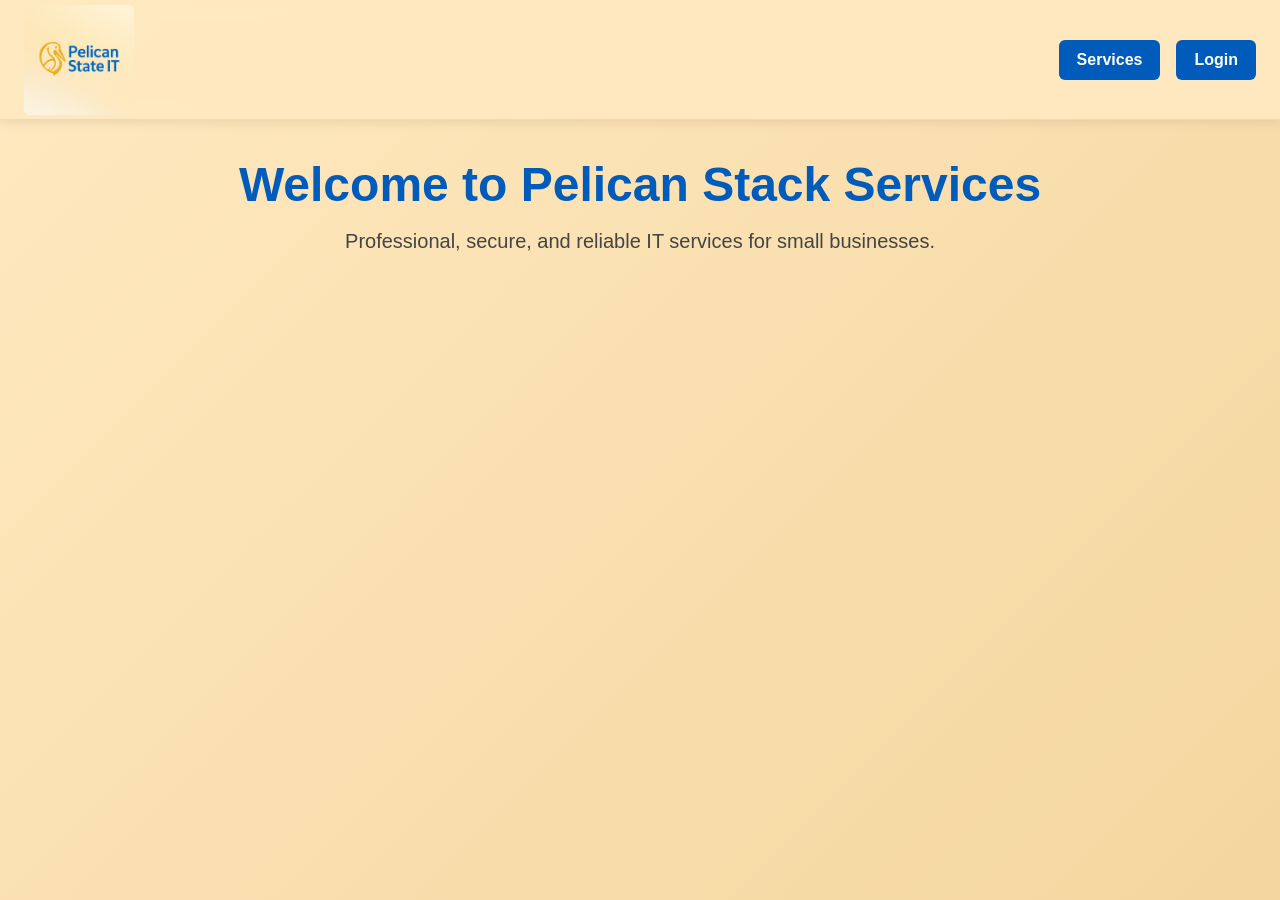
==== index.html @ 39a95cd7 "first commit" ====
<!doctype html>
<html lang="en">
  <head>
    <meta charset="UTF-8" />
    <meta name="viewport" content="width=device-width, initial-scale=1.0" />
    <title>Pelican State IT</title>

    <link
      href="https://cdn.jsdelivr.net/npm/bootstrap@5.3.3/dist/css/bootstrap.min.css"
      rel="stylesheet"
    />
    <link rel="stylesheet" href="./styles.css" />
  </head>

  <body id="page-bg">
    <!-- NAVIGATION (must be inside body!) -->
    <nav class="navbar d-flex align-items-center justify-content-between px-4">
      <div id="logo-container">
        <img src="./assets/pelican-light.png" alt="Pelican State IT Logo" />
      </div>

      <div class="d-flex align-items-center gap-3">
        <button
          class="btn-brand btn-accent-brand"
          onclick="location.href = '/services'"
        >
          Services
        </button>

        <button
          class="btn-brand btn-accent-brand"
          onclick="location.href = '/login'"
        >
          Login
        </button>
      </div>
    </nav>

    <section class="hero-section">
      <div class="container text-center py-1">
        <h1 class="hero-title">Welcome to Pelican Stack Services</h1>
        <p class="hero-subtitle">
          Professional, secure, and reliable IT services for small businesses.
        </p>
      </div>
    </section>
  </body>
</html>
---- styles.css ----
/* Reset margin and padding for full viewport stickiness */
html,
body {
  margin: 0;
  padding: 0;
  height: 100%;
  font-family: 'Inter', sans-serif;
}

/* Root variables */
:root {
  --brand-blue: #005bbb;
  --brand-gold: #d9a441;
  --brand-bg-gradient: linear-gradient(135deg, #ffe9c0, #f4d69f);
  --text-dark: #1b1b1b;
}

/* Page background */
#page-bg {
  background: var(--brand-bg-gradient);
  min-height: 100vh;
  color: var(--text-dark);
  padding-top: 0;
}

/* Navbar */
.navbar {
  background: rgba(255, 233, 192, 0.92); /* perfect match to your gradient */
  backdrop-filter: blur(8px);
  height: 120px;

  display: flex;
  align-items: center;
  justify-content: space-between;
  padding: 0 1.5rem;
  position: sticky;
  top: 0;
  z-index: 1000;

  border-bottom: 1px solid rgba(217, 164, 65, 0.25);
  box-shadow: 0 3px 10px rgba(0, 0, 0, 0.08);
}

#logo-container {
  width: 80;
  height: 110px;
  padding: 0; /* PNG already has its own padding */

  background: rgba(255, 233, 192, 0.92);
  border: none;
  box-shadow: none;
  border-radius: 10px;
  max-width: 100%;
  max-height: 100%;
  display: flex;
  align-items: center;
  justify-content: center;
}

#logo-container:hover {
  transform: translateY(-1px); /* tiny lift effect */
}
/* Make logo fill container */
#logo-container img {
  max-width: 100%;
  max-height: 100%;
  object-fit: contain;
  border-radius: 5px; /* important */
  cursor: pointer;
}
/* Buttons */
.btn-brand {
  padding: 8px 18px;
  font-weight: 600;
  border-radius: 6px;
  transition: 0.25s ease-in-out;
  border: none;
  cursor: pointer;
}

.btn-accent-brand {
  background: var(--brand-blue);
  color: white;
}

.btn-accent-brand:hover {
  background: #004a99;
  transform: translateY(-2px);
}

/* Hero Section */
.hero-section {
  text-align: center;
  padding: 2rem 1rem;
}

.hero-title {
  font-size: 3rem;
  font-weight: 700;
  color: var(--brand-blue);
}

.hero-subtitle {
  font-size: 1.25rem;
  margin-top: 12px;
  color: #444;
  max-width: 700px;
  margin-left: auto;
  margin-right: auto;
}

/* Responsive tweaks */
@media (max-width: 768px) {
  #logo-container {
    width: 120px;
    height: 120px;
    padding: 10px;
  }
  #page-bg {
    padding-top: 0;
  }
  .hero-title {
    font-size: 2.3rem;
  }
  .btn-brand {
    padding: 7px 16px;
    font-size: 0.9rem;
  }
}
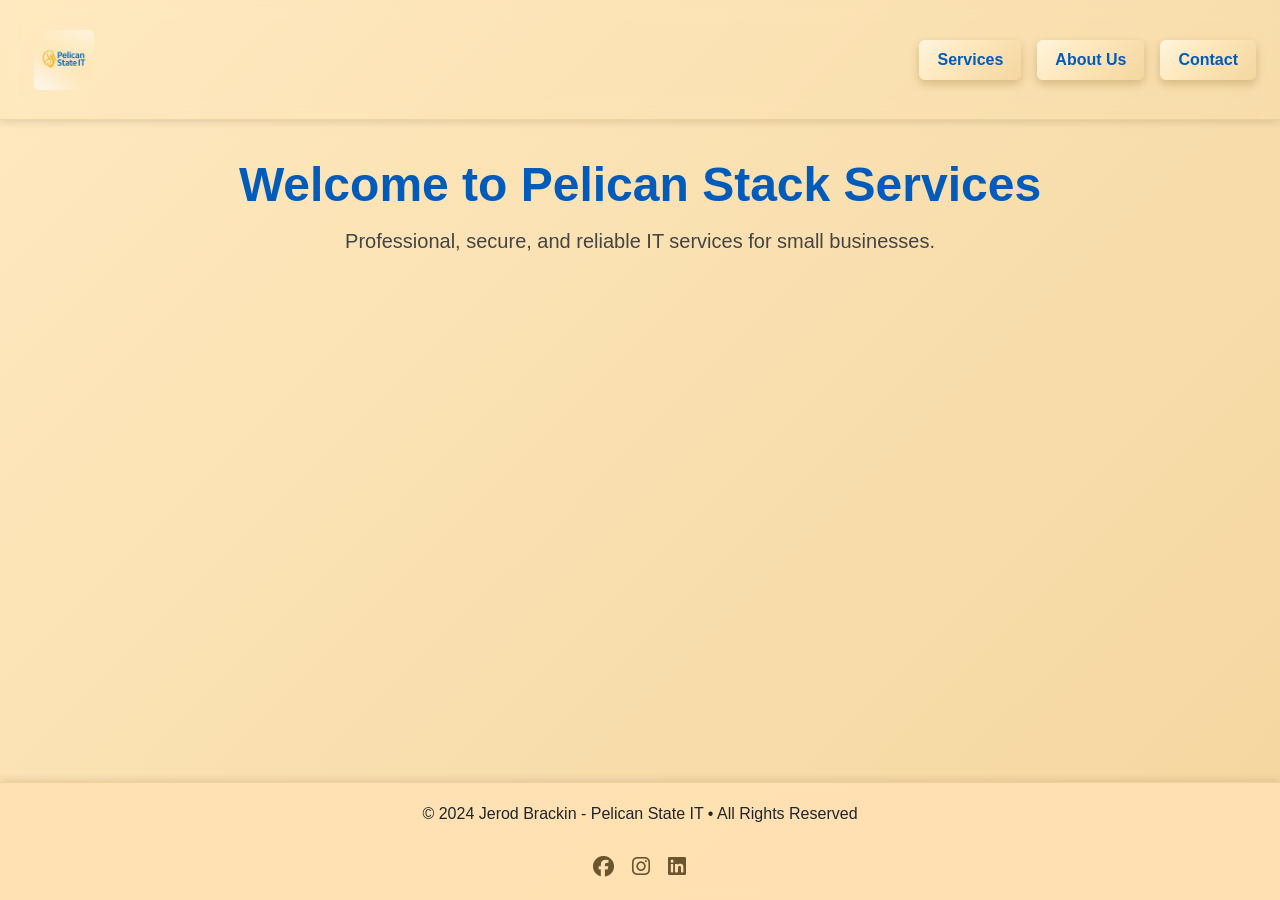
==== commit e802e0a4: "getting logo the way I want" ====
--- a/index.html
+++ b/index.html
@@ -9,40 +9,65 @@
       href="https://cdn.jsdelivr.net/npm/bootstrap@5.3.3/dist/css/bootstrap.min.css"
       rel="stylesheet"
     />
-    <link rel="stylesheet" href="./styles.css" />
+    <link
+      rel="stylesheet"
+      href="https://cdnjs.cloudflare.com/ajax/libs/font-awesome/6.5.0/css/all.min.css"
+    />
+    <link rel="stylesheet" href="./style.css" />
   </head>
 
-  <body id="page-bg">
-    <!-- NAVIGATION (must be inside body!) -->
-    <nav class="navbar d-flex align-items-center justify-content-between px-4">
-      <div id="logo-container">
-        <img src="./assets/pelican-light.png" alt="Pelican State IT Logo" />
+  <body>
+    <div id="page-bg">
+      <!-- NAVIGATION (must be inside body!) -->
+      <nav
+        class="navbar d-flex align-items-center justify-content-between px-4"
+      >
+        <div id="logo-container">
+          <img src="./assets/pelican-light.png" alt="Pelican State IT Logo" />
+        </div>
+
+        <div class="d-flex align-items-center gap-3">
+          <button
+            class="btn-brand btn-accent-brand"
+            onclick="location.href = '/services.html'"
+          >
+            Services
+          </button>
+
+          <button
+            class="btn-brand btn-accent-brand"
+            onclick="location.href = '/about-us.html'"
+          >
+            About Us
+          </button>
+          <button
+            class="btn-brand btn-accent-brand"
+            onclick="location.href = '/contact.html'"
+          >
+            Contact
+          </button>
+        </div>
+      </nav>
+
+      <section class="hero-section">
+        <div class="container text-center py-1">
+          <h1 class="hero-title">Welcome to Pelican Stack Services</h1>
+          <p class="hero-subtitle">
+            Professional, secure, and reliable IT services for small businesses.
+          </p>
+        </div>
+      </section>
+    </div>
+    <footer class="site-footer">
+      <div class="footer-content">
+        <p>© 2024 Jerod Brackin - Pelican State IT • All Rights Reserved</p>
+
+        <div class="footer-socials">
+          <a href="#"><i class="fab fa-facebook"></i></a>
+          <a href="#"><i class="fab fa-instagram"></i></a>
+          <a href="#"><i class="fab fa-linkedin"></i></a>
+        </div>
       </div>
-
-      <div class="d-flex align-items-center gap-3">
-        <button
-          class="btn-brand btn-accent-brand"
-          onclick="location.href = '/services'"
-        >
-          Services
-        </button>
-
-        <button
-          class="btn-brand btn-accent-brand"
-          onclick="location.href = '/login'"
-        >
-          Login
-        </button>
-      </div>
-    </nav>
-
-    <section class="hero-section">
-      <div class="container text-center py-1">
-        <h1 class="hero-title">Welcome to Pelican Stack Services</h1>
-        <p class="hero-subtitle">
-          Professional, secure, and reliable IT services for small businesses.
-        </p>
-      </div>
-    </section>
+    </footer>
   </body>
 </html>
--- a/style.css
+++ b/style.css
@@ -0,0 +1,179 @@
+html,
+body {
+  height: 100%;
+  margin: 0;
+  padding: 0;
+
+  display: flex;
+  flex-direction: column;
+  font-family: 'Inter', sans-serif;
+}
+
+/* Root variables */
+:root {
+  --brand-blue: #005bbb;
+  --brand-gold: #d9a441;
+  --brand-bg-gradient: linear-gradient(135deg, #ffe9c0, #f4d69f);
+  --text-dark: #1b1b1b;
+}
+
+/* Page background */
+#page-bg {
+  background: var(--brand-bg-gradient);
+  min-height: 100vh;
+  color: var(--text-dark);
+  padding-top: 0;
+  flex: 1;
+  padding-bottom: 80px;
+}
+
+/* Navbar */
+.navbar {
+  --brand-bg-gradient: linear-gradient(
+    135deg,
+    #fff5df 0%,
+    #ffe9c0 35%,
+    #f4d69f 100%
+  );
+  backdrop-filter: blur(8px); /* perfect match to your gradient */
+  height: 120px;
+  display: flex;
+  align-items: center;
+  justify-content: space-between;
+  padding: 0 1.5rem;
+  position: sticky;
+  top: 0;
+  z-index: 1000;
+  border-bottom: 1px solid rgba(217, 164, 65, 0.25);
+  box-shadow: 0 2px 8px rgba(0, 0, 0, 0.12);
+}
+
+#logo-container {
+  width: 80px;
+  height: auto;
+  padding: 0;
+  background: none; /* remove the tile */
+  box-shadow: none; /* kill the shadow */
+  border-radius: 0; /* remove rounding */
+  display: flex;
+  align-items: center;
+  justify-content: center;
+}
+#logo-container img {
+  width: 60px;
+  height: auto;
+  object-fit: contain;
+  cursor: pointer;
+  border-radius: 5px;
+}
+#logo-container:hover {
+  transform: translateY(-1px); /* tiny lift effect */
+  cursor: pointer;
+  background: transparent;
+}
+
+/* Buttons */
+.btn-brand {
+  padding: 8px 18px;
+  font-weight: 600;
+  border-radius: 6px;
+  transition: 0.25s ease-in-out;
+  border: none;
+  cursor: pointer;
+}
+
+.btn-accent-brand {
+  background: var(--brand-bg-gradient);
+  color: var(--brand-blue);
+  box-shadow: 0 4px 10px rgba(130, 95, 30, 0.3);
+}
+
+.btn-accent-brand:hover {
+  background: var(--brand-bg-gradient); /* lighter, friendlier hover */
+  transform: translateY(-2px);
+  box-shadow: 0 4px 10px rgba(130, 95, 30, 0.3);
+}
+
+/* Hero Section */
+.hero-section {
+  text-align: center;
+  padding: 2rem 1rem;
+}
+
+.hero-title {
+  font-size: 3rem;
+  font-weight: 700;
+  color: var(--brand-blue);
+}
+
+.hero-subtitle {
+  font-size: 1.25rem;
+  margin-top: 12px;
+  color: #444;
+  max-width: 700px;
+  margin-left: auto;
+  margin-right: auto;
+}
+
+/* Footer */
+.site-footer {
+  position: fixed;
+  bottom: 0;
+  left: 0;
+
+  width: 100%;
+  background: rgba(255, 225, 180, 0.92); /* same tone as navbar */
+  backdrop-filter: blur(6px);
+  padding: 1.2rem 0;
+
+  border-top: 1px solid rgba(217, 164, 65, 0.25);
+  box-shadow: 0 -2px 8px rgba(0, 0, 0, 0.1);
+
+  display: flex;
+  justify-content: center;
+  align-items: center;
+
+  z-index: 999; /* keeps it above content */
+}
+.footer-content {
+  display: flex;
+  flex-direction: column;
+  align-items: center;
+  gap: 10px; /* clean spacing between text and icons */
+}
+
+.footer-socials {
+  display: flex;
+  gap: 18px; /* wider spacing looks cleaner */
+  margin-top: 4px;
+}
+
+.footer-socials a i {
+  font-size: 1.3rem;
+  color: #6b552f;
+  transition: 0.2s ease;
+}
+
+.footer-socials a:hover i {
+  color: #b4832a;
+  transform: translateY(-2px);
+}
+
+/* Responsive tweaks */
+@media (max-width: 768px) {
+  #logo-container {
+    width: 120px;
+    height: 120px;
+    padding: 10px;
+  }
+  #page-bg {
+    padding-top: 0;
+  }
+  .hero-title {
+    font-size: 2.3rem;
+  }
+  .btn-brand {
+    padding: 7px 16px;
+    font-size: 0.9rem;
+  }
+}
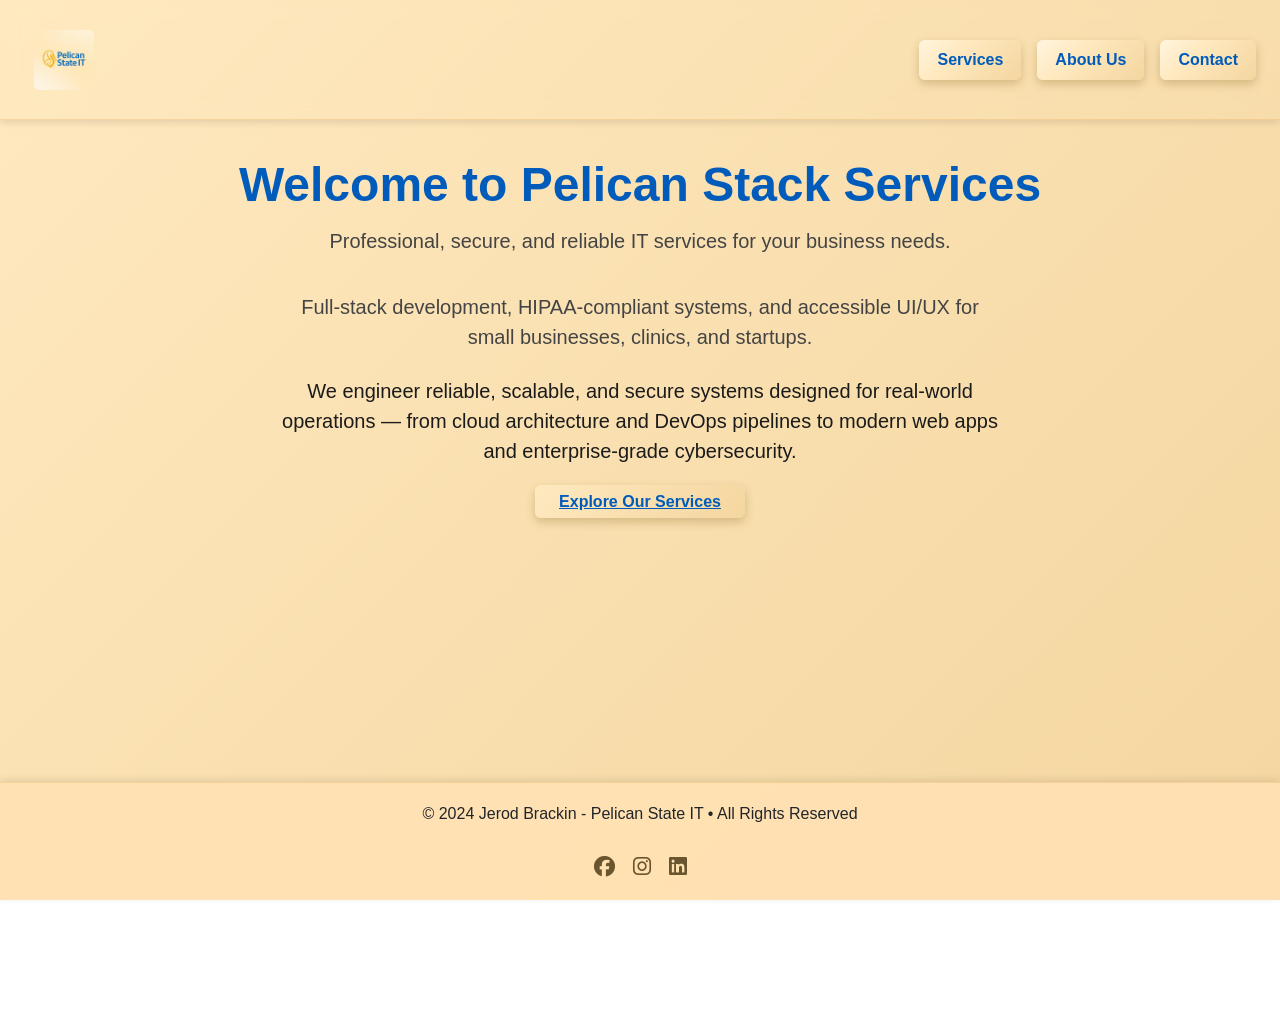
==== commit d44e481c: "nitpick:\ add pelican logo poc asset" ====
--- a/index.html
+++ b/index.html
@@ -36,7 +36,7 @@
 
           <button
             class="btn-brand btn-accent-brand"
-            onclick="location.href = '/about-us.html'"
+            onclick="location.href = '/about.html'"
           >
             About Us
           </button>
@@ -53,8 +53,25 @@
         <div class="container text-center py-1">
           <h1 class="hero-title">Welcome to Pelican Stack Services</h1>
           <p class="hero-subtitle">
-            Professional, secure, and reliable IT services for small businesses.
+            Professional, secure, and reliable IT services for your business
+            needs.
           </p>
+        </div>
+        <p class="hero-subtitle mt-3">
+          Full‑stack development, HIPAA‑compliant systems, and accessible UI/UX
+          for small businesses, clinics, and startups.
+        </p>
+
+        <p class="lead mt-4 mx-auto" style="max-width: 750px">
+          We engineer reliable, scalable, and secure systems designed for
+          real‑world operations — from cloud architecture and DevOps pipelines
+          to modern web apps and enterprise‑grade cybersecurity.
+        </p>
+
+        <div class="mt-4">
+          <a href="services.html" class="btn-brand btn-accent-brand px-4 py-2"
+            >Explore Our Services</a
+          >
         </div>
       </section>
     </div>
--- a/style.css
+++ b/style.css
@@ -3,9 +3,6 @@
   height: 100%;
   margin: 0;
   padding: 0;
-
-  display: flex;
-  flex-direction: column;
   font-family: 'Inter', sans-serif;
 }
 
@@ -24,7 +21,7 @@
   color: var(--text-dark);
   padding-top: 0;
   flex: 1;
-  padding-bottom: 80px;
+  /* REMOVE this: padding-bottom: 80px; */
 }
 
 /* Navbar */
@@ -59,6 +56,7 @@
   align-items: center;
   justify-content: center;
 }
+
 #logo-container img {
   width: 60px;
   height: auto;
@@ -117,24 +115,16 @@
 
 /* Footer */
 .site-footer {
-  position: fixed;
+  position: sticky;
   bottom: 0;
-  left: 0;
-
   width: 100%;
-  background: rgba(255, 225, 180, 0.92); /* same tone as navbar */
+  background: rgba(255, 225, 180, 0.92);
   backdrop-filter: blur(6px);
   padding: 1.2rem 0;
-
   border-top: 1px solid rgba(217, 164, 65, 0.25);
   box-shadow: 0 -2px 8px rgba(0, 0, 0, 0.1);
+}
 
-  display: flex;
-  justify-content: center;
-  align-items: center;
-
-  z-index: 999; /* keeps it above content */
-}
 .footer-content {
   display: flex;
   flex-direction: column;
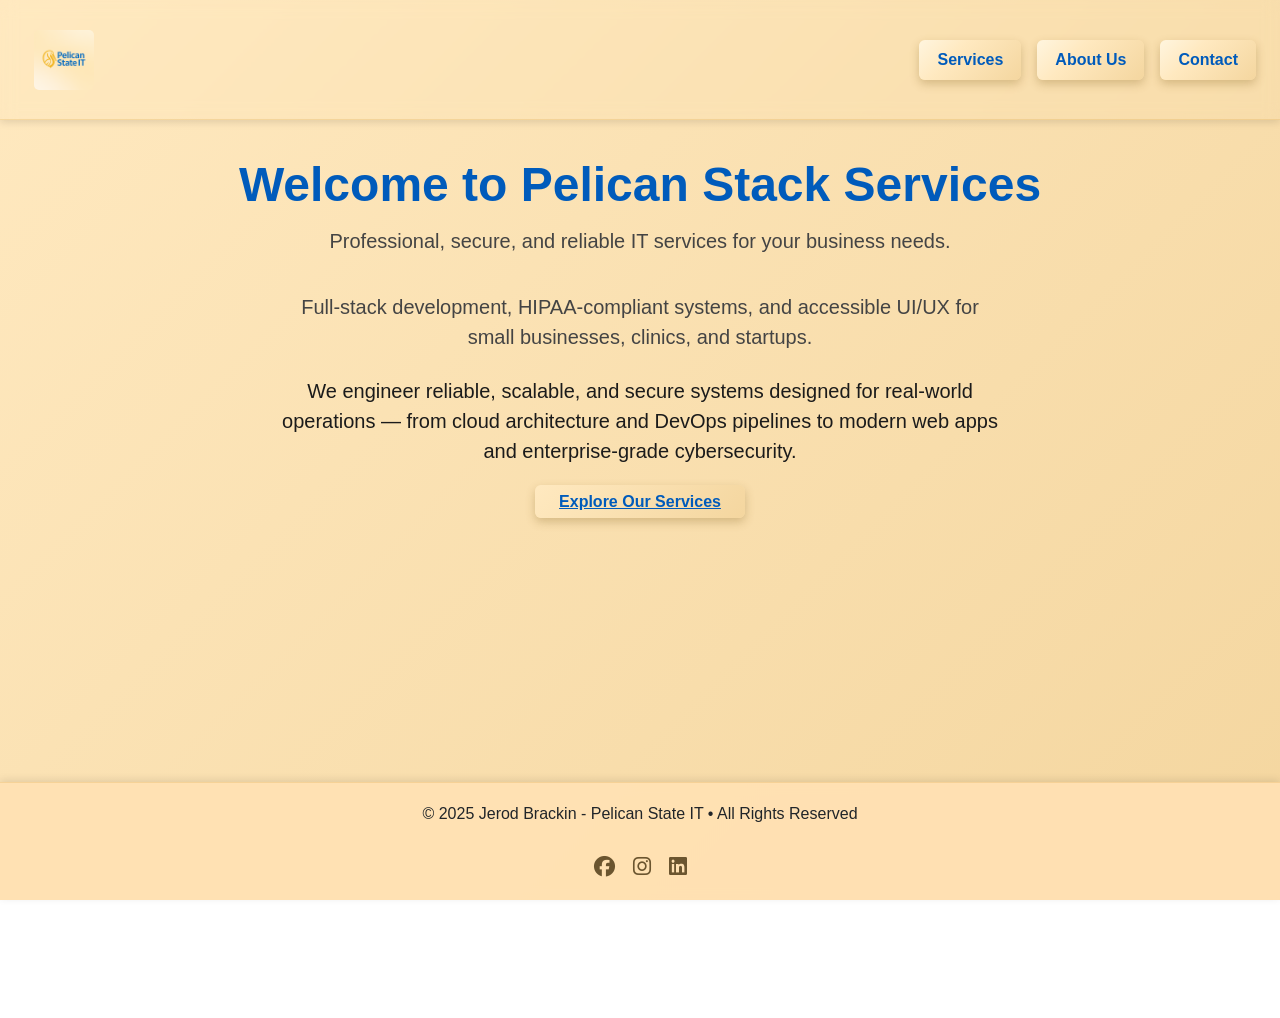
==== commit 9a05e5cc: "fix:\ update year on footer" ====
--- a/index.html
+++ b/index.html
@@ -4,7 +4,6 @@
     <meta charset="UTF-8" />
     <meta name="viewport" content="width=device-width, initial-scale=1.0" />
     <title>Pelican State IT</title>
-
     <link
       href="https://cdn.jsdelivr.net/npm/bootstrap@5.3.3/dist/css/bootstrap.min.css"
       rel="stylesheet"
@@ -15,17 +14,14 @@
     />
     <link rel="stylesheet" href="./style.css" />
   </head>
-
   <body>
     <div id="page-bg">
-      <!-- NAVIGATION (must be inside body!) -->
       <nav
         class="navbar d-flex align-items-center justify-content-between px-4"
       >
         <div id="logo-container">
           <img src="./assets/pelican-light.png" alt="Pelican State IT Logo" />
         </div>
-
         <div class="d-flex align-items-center gap-3">
           <button
             class="btn-brand btn-accent-brand"
@@ -33,7 +29,6 @@
           >
             Services
           </button>
-
           <button
             class="btn-brand btn-accent-brand"
             onclick="location.href = '/about.html'"
@@ -48,7 +43,6 @@
           </button>
         </div>
       </nav>
-
       <section class="hero-section">
         <div class="container text-center py-1">
           <h1 class="hero-title">Welcome to Pelican Stack Services</h1>
@@ -61,13 +55,11 @@
           Full‑stack development, HIPAA‑compliant systems, and accessible UI/UX
           for small businesses, clinics, and startups.
         </p>
-
         <p class="lead mt-4 mx-auto" style="max-width: 750px">
           We engineer reliable, scalable, and secure systems designed for
           real‑world operations — from cloud architecture and DevOps pipelines
           to modern web apps and enterprise‑grade cybersecurity.
         </p>
-
         <div class="mt-4">
           <a href="services.html" class="btn-brand btn-accent-brand px-4 py-2"
             >Explore Our Services</a
@@ -77,8 +69,7 @@
     </div>
     <footer class="site-footer">
       <div class="footer-content">
-        <p>© 2024 Jerod Brackin - Pelican State IT • All Rights Reserved</p>
-
+        <p>© 2025 Jerod Brackin - Pelican State IT • All Rights Reserved</p>
         <div class="footer-socials">
           <a href="#"><i class="fab fa-facebook"></i></a>
           <a href="#"><i class="fab fa-instagram"></i></a>
--- a/style.css
+++ b/style.css
@@ -6,7 +6,6 @@
   font-family: 'Inter', sans-serif;
 }
 
-/* Root variables */
 :root {
   --brand-blue: #005bbb;
   --brand-gold: #d9a441;
@@ -14,17 +13,14 @@
   --text-dark: #1b1b1b;
 }
 
-/* Page background */
 #page-bg {
   background: var(--brand-bg-gradient);
   min-height: 100vh;
   color: var(--text-dark);
   padding-top: 0;
   flex: 1;
-  /* REMOVE this: padding-bottom: 80px; */
 }
 
-/* Navbar */
 .navbar {
   --brand-bg-gradient: linear-gradient(
     135deg,
@@ -32,7 +28,7 @@
     #ffe9c0 35%,
     #f4d69f 100%
   );
-  backdrop-filter: blur(8px); /* perfect match to your gradient */
+  backdrop-filter: blur(8px);
   height: 120px;
   display: flex;
   align-items: center;
@@ -49,9 +45,9 @@
   width: 80px;
   height: auto;
   padding: 0;
-  background: none; /* remove the tile */
-  box-shadow: none; /* kill the shadow */
-  border-radius: 0; /* remove rounding */
+  background: none;
+  box-shadow: none;
+  border-radius: 0;
   display: flex;
   align-items: center;
   justify-content: center;
@@ -65,12 +61,11 @@
   border-radius: 5px;
 }
 #logo-container:hover {
-  transform: translateY(-1px); /* tiny lift effect */
+  transform: translateY(-1px);
   cursor: pointer;
   background: transparent;
 }
 
-/* Buttons */
 .btn-brand {
   padding: 8px 18px;
   font-weight: 600;
@@ -87,12 +82,11 @@
 }
 
 .btn-accent-brand:hover {
-  background: var(--brand-bg-gradient); /* lighter, friendlier hover */
+  background: var(--brand-bg-gradient);
   transform: translateY(-2px);
   box-shadow: 0 4px 10px rgba(130, 95, 30, 0.3);
 }
 
-/* Hero Section */
 .hero-section {
   text-align: center;
   padding: 2rem 1rem;
@@ -113,7 +107,6 @@
   margin-right: auto;
 }
 
-/* Footer */
 .site-footer {
   position: sticky;
   bottom: 0;
@@ -129,12 +122,12 @@
   display: flex;
   flex-direction: column;
   align-items: center;
-  gap: 10px; /* clean spacing between text and icons */
+  gap: 10px;
 }
 
 .footer-socials {
   display: flex;
-  gap: 18px; /* wider spacing looks cleaner */
+  gap: 18px;
   margin-top: 4px;
 }
 
@@ -149,7 +142,6 @@
   transform: translateY(-2px);
 }
 
-/* Responsive tweaks */
 @media (max-width: 768px) {
   #logo-container {
     width: 120px;
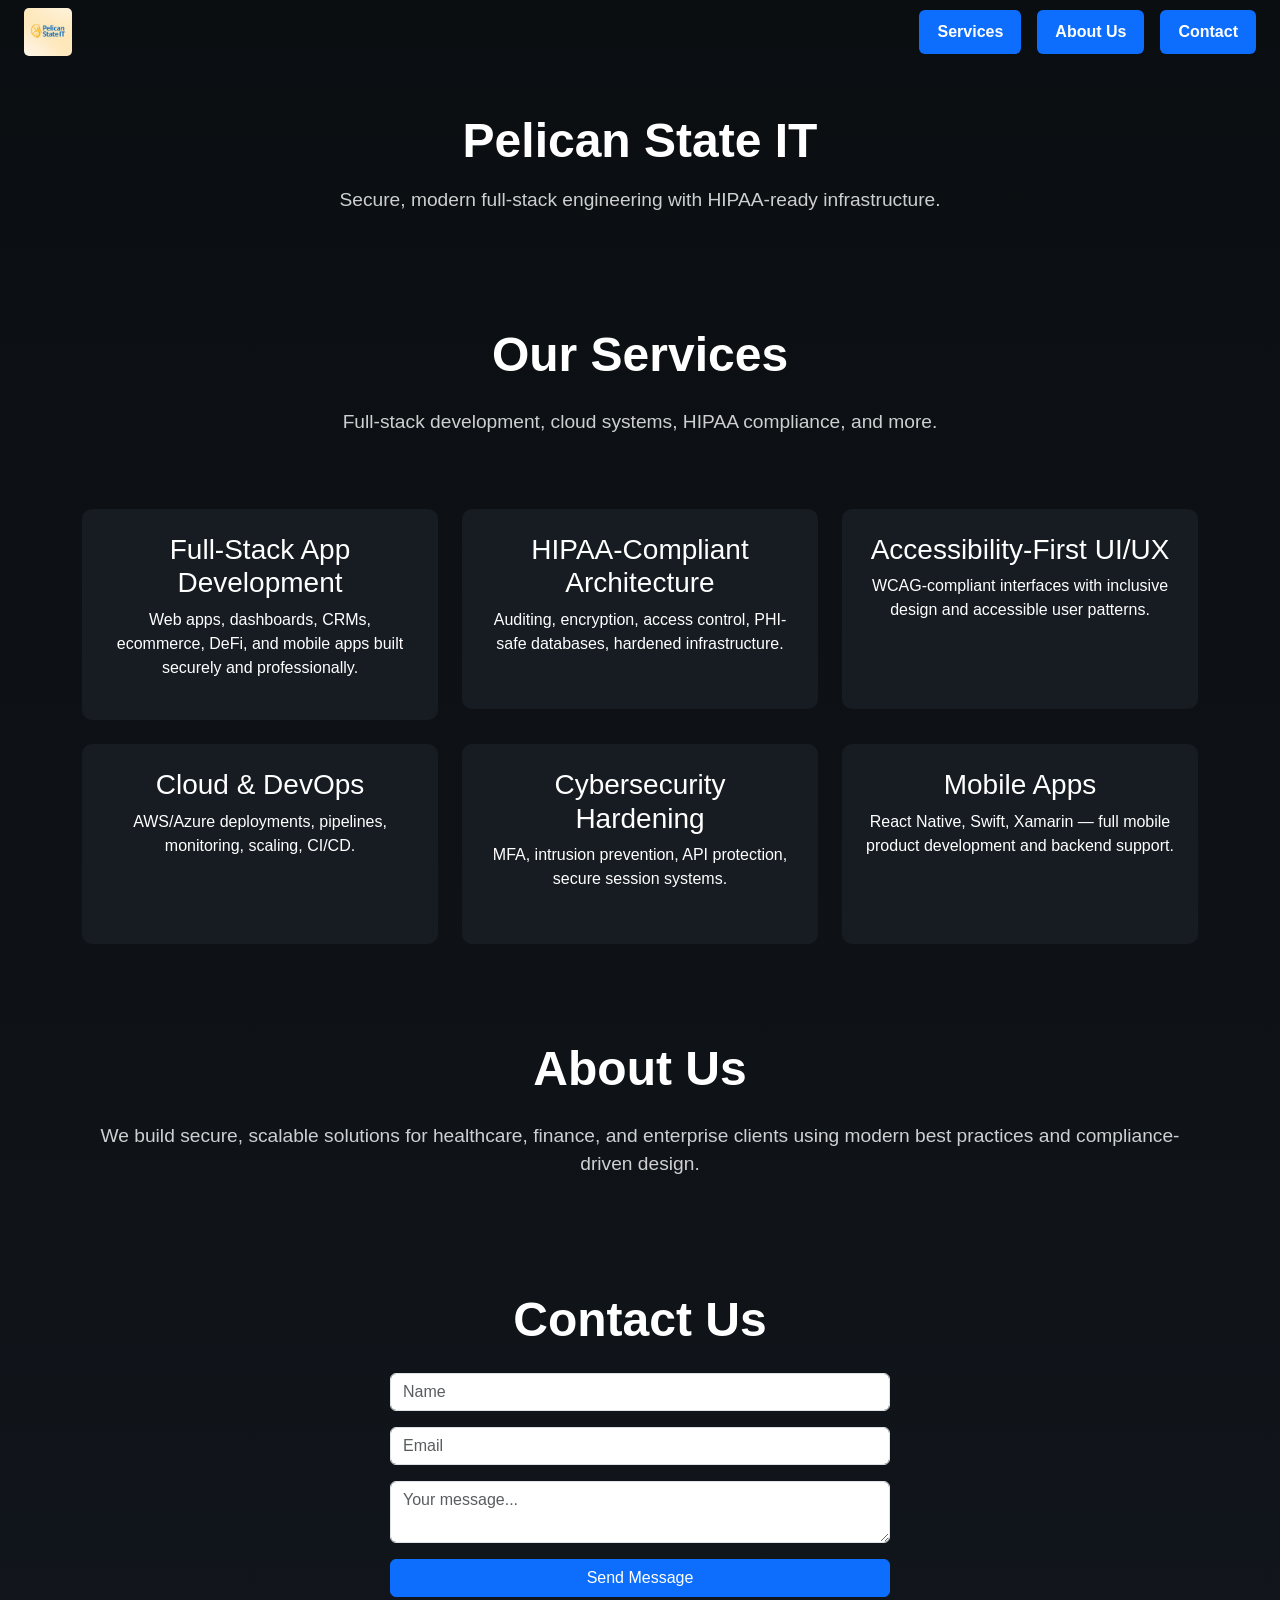
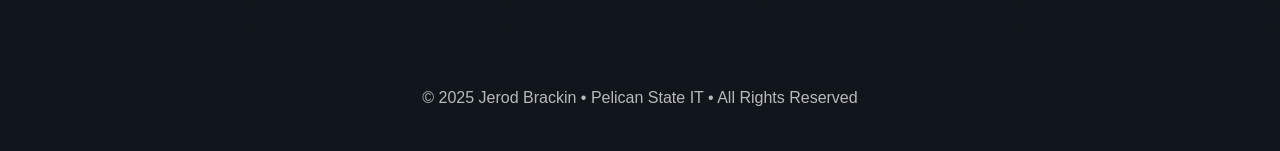
==== commit 0f595953: "Apply merged single-page site changes" ====
--- a/index.html
+++ b/index.html
@@ -3,79 +3,247 @@
   <head>
     <meta charset="UTF-8" />
     <meta name="viewport" content="width=device-width, initial-scale=1.0" />
-    <title>Pelican State IT</title>
+    <title>Pelican State IT - Complete Services</title>
+
+    <!-- Bootstrap -->
     <link
       href="https://cdn.jsdelivr.net/npm/bootstrap@5.3.3/dist/css/bootstrap.min.css"
       rel="stylesheet"
     />
-    <link
-      rel="stylesheet"
-      href="https://cdnjs.cloudflare.com/ajax/libs/font-awesome/6.5.0/css/all.min.css"
-    />
-    <link rel="stylesheet" href="./style.css" />
+
+    <style>
+      /* ---- GLOBAL ---- */
+      body {
+        background: #0b0e11;
+        color: #fff;
+        font-family: 'Inter', sans-serif;
+      }
+
+      a {
+        text-decoration: none;
+      }
+
+      #page-bg {
+        min-height: 100vh;
+        background: linear-gradient(180deg, #0b0e11 0%, #11161c 100%);
+      }
+
+      /* ---- NAVBAR ---- */
+      nav.navbar img {
+        height: 48px;
+        border-radius: 5px;
+      }
+
+      .btn-brand {
+        padding: 10px 18px;
+        border-radius: 6px;
+        font-weight: 600;
+        transition: 0.2s ease;
+      }
+
+      .btn-accent-brand {
+        background: #0d6efd;
+        color: white;
+      }
+
+      .btn-accent-brand:hover {
+        background: #0b5ed7;
+      }
+
+      /* ---- HERO ---- */
+      .hero-title {
+        font-size: 3rem;
+        font-weight: 700;
+      }
+
+      .hero-subtitle {
+        font-size: 1.2rem;
+        opacity: 0.8;
+      }
+
+      /* ---- SERVICES ---- */
+      .service-card {
+        background: #161c22;
+        border-radius: 10px;
+        padding: 24px;
+        min-height: 200px;
+        transition: 0.2s ease;
+      }
+
+      .service-card:hover {
+        background: #1d242c;
+        transform: translateY(-4px);
+      }
+
+      /* ---- FOOTER ---- */
+      .site-footer {
+        padding: 25px 0;
+        text-align: center;
+        opacity: 0.7;
+      }
+    </style>
   </head>
+
   <body>
     <div id="page-bg">
+      <!-- NAVBAR -->
       <nav
         class="navbar d-flex align-items-center justify-content-between px-4"
       >
         <div id="logo-container">
-          <img src="./assets/pelican-light.png" alt="Pelican State IT Logo" />
+          <a href="#"><img src="assets/pelican-light.png" /></a>
         </div>
+
         <div class="d-flex align-items-center gap-3">
-          <button
-            class="btn-brand btn-accent-brand"
-            onclick="location.href = '/services.html'"
-          >
-            Services
-          </button>
-          <button
-            class="btn-brand btn-accent-brand"
-            onclick="location.href = '/about.html'"
-          >
-            About Us
-          </button>
-          <button
-            class="btn-brand btn-accent-brand"
-            onclick="location.href = '/contact.html'"
-          >
-            Contact
-          </button>
+          <a class="btn-brand btn-accent-brand" href="#services">Services</a>
+          <a class="btn-brand btn-accent-brand" href="#about">About Us</a>
+          <a class="btn-brand btn-accent-brand" href="#contact">Contact</a>
         </div>
       </nav>
-      <section class="hero-section">
-        <div class="container text-center py-1">
-          <h1 class="hero-title">Welcome to Pelican Stack Services</h1>
-          <p class="hero-subtitle">
-            Professional, secure, and reliable IT services for your business
-            needs.
-          </p>
+
+      <!-- HERO SECTION -->
+      <section class="container py-5 text-center">
+        <h1 class="hero-title mb-3">Pelican State IT</h1>
+        <p class="hero-subtitle">
+          Secure, modern full-stack engineering with HIPAA-ready infrastructure.
+        </p>
+      </section>
+
+      <!-- SERVICES SECTION -->
+      <section id="services" class="container py-5 text-center">
+        <h1 class="hero-title mb-4">Our Services</h1>
+        <p class="hero-subtitle">
+          Full-stack development, cloud systems, HIPAA compliance, and more.
+        </p>
+
+        <div class="row mt-5 g-4">
+          <div class="col-md-4">
+            <div class="service-card">
+              <h3>Full-Stack App Development</h3>
+              <p>
+                Web apps, dashboards, CRMs, ecommerce, DeFi, and mobile apps
+                built securely and professionally.
+              </p>
+            </div>
+          </div>
+
+          <div class="col-md-4">
+            <div class="service-card">
+              <h3>HIPAA-Compliant Architecture</h3>
+              <p>
+                Auditing, encryption, access control, PHI-safe databases,
+                hardened infrastructure.
+              </p>
+            </div>
+          </div>
+
+          <div class="col-md-4">
+            <div class="service-card">
+              <h3>Accessibility-First UI/UX</h3>
+              <p>
+                WCAG-compliant interfaces with inclusive design and accessible
+                user patterns.
+              </p>
+            </div>
+          </div>
+
+          <div class="col-md-4">
+            <div class="service-card">
+              <h3>Cloud & DevOps</h3>
+              <p>
+                AWS/Azure deployments, pipelines, monitoring, scaling, CI/CD.
+              </p>
+            </div>
+          </div>
+
+          <div class="col-md-4">
+            <div class="service-card">
+              <h3>Cybersecurity Hardening</h3>
+              <p>
+                MFA, intrusion prevention, API protection, secure session
+                systems.
+              </p>
+            </div>
+          </div>
+
+          <div class="col-md-4">
+            <div class="service-card">
+              <h3>Mobile Apps</h3>
+              <p>
+                React Native, Swift, Xamarin — full mobile product development
+                and backend support.
+              </p>
+            </div>
+          </div>
         </div>
-        <p class="hero-subtitle mt-3">
-          Full‑stack development, HIPAA‑compliant systems, and accessible UI/UX
-          for small businesses, clinics, and startups.
+      </section>
+
+      <!-- ABOUT SECTION -->
+      <section id="about" class="container py-5 text-center">
+        <h1 class="hero-title mb-4">About Us</h1>
+        <p class="hero-subtitle">
+          We build secure, scalable solutions for healthcare, finance, and
+          enterprise clients using modern best practices and compliance-driven
+          design.
         </p>
-        <p class="lead mt-4 mx-auto" style="max-width: 750px">
-          We engineer reliable, scalable, and secure systems designed for
-          real‑world operations — from cloud architecture and DevOps pipelines
-          to modern web apps and enterprise‑grade cybersecurity.
-        </p>
-        <div class="mt-4">
-          <a href="services.html" class="btn-brand btn-accent-brand px-4 py-2"
-            >Explore Our Services</a
-          >
-        </div>
-      </section>
+      </section>
+
+      <!-- CONTACT SECTION -->
+      <section id="contact" class="container py-5 text-center">
+        <h1 class="hero-title mb-4">Contact Us</h1>
+
+        <form id="contact-form" class="mx-auto" style="max-width: 500px">
+          <input
+            class="form-control mb-3"
+            id="name"
+            placeholder="Name"
+            required
+          />
+          <input
+            class="form-control mb-3"
+            id="email"
+            type="email"
+            placeholder="Email"
+            required
+          />
+          <textarea
+            class="form-control mb-3"
+            id="message"
+            placeholder="Your message..."
+            required
+          ></textarea>
+
+          <button type="submit" class="btn btn-primary w-100">
+            Send Message
+          </button>
+        </form>
+
+        <p id="form-status" class="mt-3"></p>
+      </section>
+
+      <!-- FOOTER -->
+      <footer class="site-footer">
+        <p>© 2025 Jerod Brackin • Pelican State IT • All Rights Reserved</p>
+      </footer>
     </div>
-    <footer class="site-footer">
-      <div class="footer-content">
-        <p>© 2025 Jerod Brackin - Pelican State IT • All Rights Reserved</p>
-        <div class="footer-socials">
-          <a href="#"><i class="fab fa-facebook"></i></a>
-          <a href="#"><i class="fab fa-instagram"></i></a>
-          <a href="#"><i class="fab fa-linkedin"></i></a>
-        </div>
-      </div>
-    </footer>
+
+    <script>
+      document
+        .getElementById('contact-form')
+        .addEventListener('submit', function (e) {
+          e.preventDefault()
+
+          const data = {
+            name: name.value,
+            email: email.value,
+            message: message.value,
+          }
+
+          console.log('Lead Submitted:', data)
+          document.getElementById('form-status').innerText = 'Message sent!'
+
+          this.reset()
+        })
+    </script>
   </body>
 </html>
